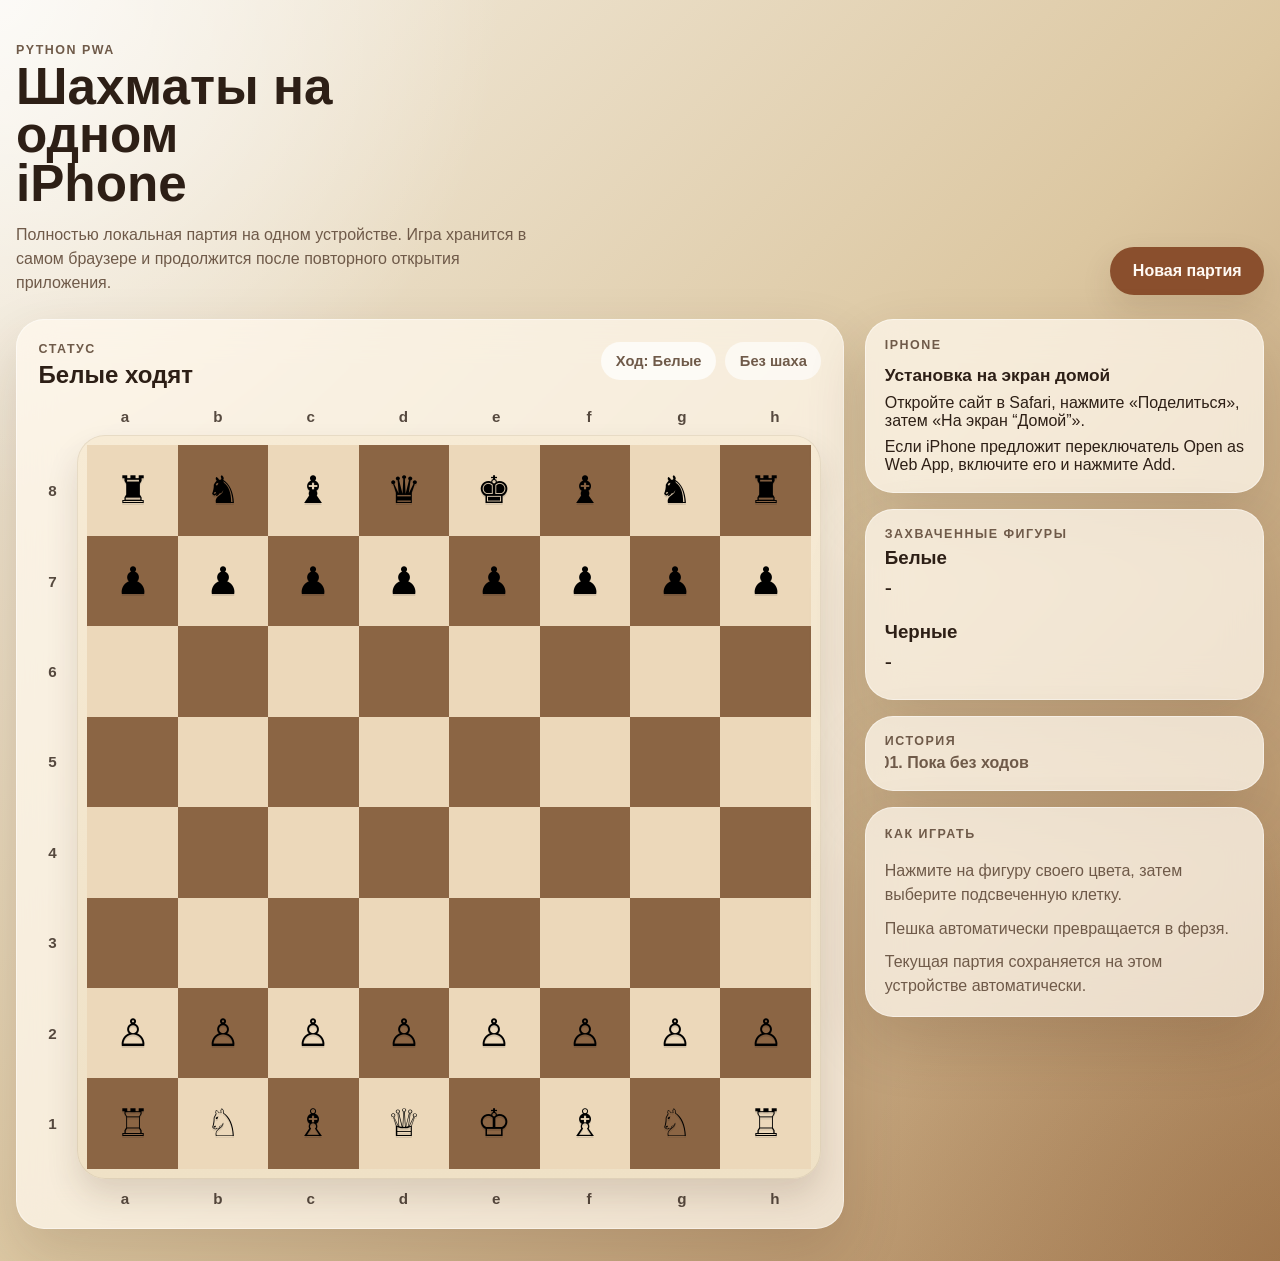
==== docs/index.html @ e2e5bc34 "first commit" ====
<!DOCTYPE html>
<html lang="ru">
  <head>
    <meta charset="UTF-8" />
    <meta name="viewport" content="width=device-width, initial-scale=1.0, viewport-fit=cover" />
    <meta name="theme-color" content="#d9c7a2" />
    <meta name="description" content="Локальные шахматы в формате PWA на Python" />
    <meta name="apple-mobile-web-app-capable" content="yes" />
    <meta name="apple-mobile-web-app-title" content="Chess PWA" />
    <meta name="apple-mobile-web-app-status-bar-style" content="default" />
    <meta name="format-detection" content="telephone=no" />
    <link rel="manifest" href="./manifest.webmanifest" />
    <link rel="apple-touch-icon" sizes="180x180" href="./apple-touch-icon.png" />
    <link rel="stylesheet" href="./styles.css" />
    <title>Local Chess PWA</title>
  </head>
  <body>
    <main class="shell">
      <section class="hero">
        <div>
          <p class="eyebrow">Python PWA</p>
          <h1>Шахматы на одном iPhone</h1>
          <p class="lead">
            Полностью локальная партия на одном устройстве. Игра хранится в самом браузере
            и продолжится после повторного открытия приложения.
          </p>
        </div>
        <div class="hero-actions">
          <button id="installButton" class="secondary" hidden>Установить приложение</button>
          <button id="resetButton">Новая партия</button>
        </div>
      </section>

      <section class="layout">
        <div class="board-card">
          <div class="board-topline">
            <div>
              <p class="label">Статус</p>
              <h2 id="statusText">Загрузка партии...</h2>
            </div>
            <div class="chip-row">
              <span class="chip" id="turnChip">Ход</span>
              <span class="chip" id="checkChip">Без шаха</span>
            </div>
          </div>

          <div class="board-wrap">
            <div class="axis axis-files axis-top" id="filesTop"></div>
            <div class="playfield">
              <div class="axis axis-ranks" id="ranksLeft"></div>
              <div class="board" id="board"></div>
            </div>
            <div class="axis axis-files axis-bottom" id="filesBottom"></div>
          </div>
        </div>

        <aside class="sidebar">
          <section class="panel install-panel" id="iosInstallHint" hidden>
            <p class="label">iPhone</p>
            <h3>Установка на экран домой</h3>
            <p>Откройте сайт в Safari, нажмите «Поделиться», затем «На экран “Домой”».</p>
            <p>Если iPhone предложит переключатель Open as Web App, включите его и нажмите Add.</p>
          </section>

          <section class="panel">
            <p class="label">Захваченные фигуры</p>
            <div class="captures">
              <div>
                <h3>Белые</h3>
                <p id="capturedWhite" class="piece-list">-</p>
              </div>
              <div>
                <h3>Черные</h3>
                <p id="capturedBlack" class="piece-list">-</p>
              </div>
            </div>
          </section>

          <section class="panel">
            <p class="label">История</p>
            <ol id="historyList" class="history"></ol>
          </section>

          <section class="panel tips">
            <p class="label">Как играть</p>
            <p>Нажмите на фигуру своего цвета, затем выберите подсвеченную клетку.</p>
            <p>Пешка автоматически превращается в ферзя.</p>
            <p>Текущая партия сохраняется на этом устройстве автоматически.</p>
          </section>
        </aside>
      </section>
    </main>

    <script src="./app.js" type="module"></script>
  </body>
  </html>
---- docs/styles.css ----
:root {
  --bg:
    radial-gradient(circle at top left, rgba(255, 255, 255, 0.72), transparent 28%),
    radial-gradient(circle at bottom right, rgba(131, 87, 48, 0.26), transparent 24%),
    linear-gradient(135deg, #f5efe3 0%, #dcc7a1 52%, #ab8258 100%);
  --panel: rgba(255, 249, 238, 0.74);
  --panel-strong: rgba(255, 251, 245, 0.96);
  --text: #2d1f16;
  --muted: #6f5a49;
  --accent: #8a4f2d;
  --accent-soft: #c18f6a;
  --board-frame: #efe1c6;
  --board-light: #ecd8ba;
  --board-dark: #8b6544;
  --selected: #ffe082;
  --move: #4f7b35;
  --move-soft: rgba(96, 146, 67, 0.22);
  --danger: #b74b4b;
  --shadow: 0 26px 60px rgba(71, 39, 16, 0.16);
  --shadow-soft: 0 14px 32px rgba(71, 39, 16, 0.12);
  --safe-top: env(safe-area-inset-top, 0px);
  --safe-right: env(safe-area-inset-right, 0px);
  --safe-bottom: env(safe-area-inset-bottom, 0px);
  --safe-left: env(safe-area-inset-left, 0px);
  font-family: "Trebuchet MS", "Segoe UI", sans-serif;
  color: var(--text);
}

* {
  box-sizing: border-box;
}

body {
  margin: 0;
  min-height: 100vh;
  background: var(--bg);
  color: var(--text);
  overflow-x: hidden;
}

button {
  border: 0;
  font: inherit;
  cursor: pointer;
  transition: transform 160ms ease, opacity 160ms ease, background 160ms ease;
}

button:hover {
  transform: translateY(-1px);
}

.hero-actions button {
  border-radius: 999px;
  padding: 0.95rem 1.4rem;
  font-weight: 700;
  background: var(--accent);
  color: #fffaf4;
  box-shadow: var(--shadow-soft);
}

.hero-actions button.secondary {
  background: rgba(45, 31, 22, 0.12);
  color: var(--text);
  box-shadow: none;
}

.shell {
  width: min(1280px, calc(100vw - 2rem));
  margin: 0 auto;
  padding:
    calc(1.5rem + var(--safe-top))
    max(var(--safe-right), 0px)
    calc(2rem + var(--safe-bottom))
    max(var(--safe-left), 0px);
}

.hero {
  display: flex;
  justify-content: space-between;
  gap: 1rem;
  align-items: end;
  padding: 1.2rem 0 1.5rem;
}

.eyebrow,
.label {
  margin: 0 0 0.35rem;
  text-transform: uppercase;
  letter-spacing: 0.12em;
  color: var(--muted);
  font-size: 0.78rem;
  font-weight: 700;
}

h1,
h2,
h3,
p {
  margin: 0;
}

h1 {
  font-size: clamp(2rem, 4vw, 3.5rem);
  line-height: 0.95;
  max-width: 12ch;
}

.lead {
  max-width: 58ch;
  color: var(--muted);
  margin-top: 0.9rem;
  line-height: 1.5;
}

.hero-actions {
  display: flex;
  gap: 0.75rem;
  flex-wrap: wrap;
  justify-content: end;
}

.layout {
  display: grid;
  grid-template-columns: minmax(0, 1.35fr) minmax(280px, 0.65fr);
  gap: 1.35rem;
  align-items: start;
}

.board-card,
.panel {
  background: var(--panel);
  backdrop-filter: blur(18px);
  border: 1px solid rgba(255, 255, 255, 0.45);
  border-radius: 28px;
  box-shadow: var(--shadow);
}

.board-card {
  padding: 1.35rem;
}

.board-topline {
  display: flex;
  justify-content: space-between;
  gap: 1rem;
  align-items: start;
  margin-bottom: 1.15rem;
}

.chip-row {
  display: flex;
  gap: 0.6rem;
  flex-wrap: wrap;
  justify-content: end;
}

.chip {
  display: inline-flex;
  align-items: center;
  min-height: 2.4rem;
  padding: 0.5rem 0.9rem;
  border-radius: 999px;
  background: rgba(255, 255, 255, 0.72);
  color: var(--muted);
  font-size: 0.92rem;
  font-weight: 700;
}

.board-wrap {
  display: grid;
  gap: 0.65rem;
  width: 100%;
  max-width: 100%;
}

.playfield {
  display: grid;
  grid-template-columns: 28px minmax(0, 1fr);
  gap: 0.65rem;
  align-items: stretch;
}

.board {
  display: grid;
  grid-template-columns: repeat(8, 1fr);
  grid-template-rows: repeat(8, 1fr);
  grid-auto-rows: 1fr;
  width: 100%;
  aspect-ratio: 1;
  max-width: min(78vw, 820px);
  justify-self: stretch;
  padding: 0.65rem;
  border-radius: 28px;
  background: linear-gradient(180deg, #f7ebd5 0%, var(--board-frame) 100%);
  overflow: hidden;
  box-shadow:
    inset 0 0 0 1px rgba(45, 31, 22, 0.08),
    0 18px 32px rgba(66, 36, 15, 0.14);
}

.square {
  position: relative;
  display: grid;
  place-items: center;
  width: 100%;
  height: 100%;
  aspect-ratio: 1;
  border: 0;
  padding: 0;
  margin: 0;
  min-width: 0;
  min-height: 0;
  border-radius: 0;
  background: transparent;
  font-size: clamp(1.7rem, 3vw, 2.9rem);
  cursor: pointer;
  transition: transform 120ms ease, filter 120ms ease;
}

.square:hover {
  filter: brightness(1.03);
}

.square.light {
  background: var(--board-light);
}

.square.dark {
  background: var(--board-dark);
}

.square.selected {
  box-shadow: inset 0 0 0 5px rgba(255, 224, 130, 0.92);
}

.square.last-move::after,
.square.legal::after {
  content: "";
  position: absolute;
  inset: 18%;
  border-radius: 999px;
}

.square.last-move::after {
  inset: 0;
  border-radius: 0;
  background: rgba(255, 255, 255, 0.14);
}

.square.legal::after {
  background: var(--move-soft);
  box-shadow: 0 0 0 2px rgba(255, 255, 255, 0.34) inset;
}

.square.legal.occupied::after {
  inset: 10%;
  background: transparent;
  border: 4px solid rgba(96, 146, 67, 0.74);
}

.piece {
  position: relative;
  z-index: 1;
  line-height: 1;
  text-shadow: 0 2px 0 rgba(0, 0, 0, 0.1);
}

.axis {
  display: grid;
  color: rgba(45, 31, 22, 0.8);
  font-weight: 700;
}

.axis-files {
  grid-template-columns: repeat(8, 1fr);
  width: 100%;
  padding-left: 40px;
}

.axis-ranks {
  grid-template-rows: repeat(8, 1fr);
  align-items: center;
  padding: 0.65rem 0;
  width: 28px;
}

.axis span {
  display: grid;
  place-items: center;
  font-size: 0.95rem;
}

.sidebar {
  display: grid;
  gap: 1rem;
  position: sticky;
  top: 1rem;
}

.panel {
  padding: 1.1rem 1.15rem;
}

.install-panel {
  display: grid;
  gap: 0.5rem;
}

.install-panel h3 {
  font-size: 1.08rem;
  line-height: 1.2;
}

.captures {
  display: grid;
  gap: 0.85rem;
}

.piece-list {
  margin-top: 0.4rem;
  min-height: 2rem;
  font-size: 1.35rem;
}

.history {
  list-style: decimal-leading-zero;
  padding-left: 1.4rem;
  margin: 0.35rem 0 0;
  display: grid;
  gap: 0.4rem;
  max-height: 260px;
  overflow: auto;
}

.history li {
  color: var(--muted);
  font-weight: 600;
}

.tips {
  color: var(--muted);
  display: grid;
  gap: 0.6rem;
  line-height: 1.5;
}

@media (max-width: 1100px) {
  .hero,
  .board-topline {
    grid-template-columns: 1fr;
    display: grid;
  }

  .layout {
    grid-template-columns: 1fr;
  }

  .sidebar {
    position: static;
  }

  .board-wrap {
    max-width: none;
  }

  .board {
    width: 100%;
    max-width: none;
    justify-self: stretch;
  }

  .axis-files {
    width: 100%;
  }
}

@media (max-width: 820px) {
  .shell {
    width: 100%;
    padding:
      calc(0.8rem + var(--safe-top))
      max(0.75rem, var(--safe-right))
      calc(1rem + var(--safe-bottom))
      max(0.75rem, var(--safe-left));
  }

  .hero {
    display: grid;
    gap: 0.9rem;
    align-items: start;
    padding: 0 0 0.9rem;
  }

  .lead {
    display: none;
  }

  h1 {
    max-width: none;
    font-size: clamp(1.65rem, 7vw, 2.35rem);
  }

  .hero-actions {
    display: grid;
    grid-template-columns: repeat(2, minmax(0, 1fr));
    gap: 0.65rem;
    width: 100%;
  }

  .hero-actions button {
    width: 100%;
    min-width: 0;
    padding: 0.9rem 1rem;
  }

  .layout {
    gap: 0.85rem;
  }

  .board-card,
  .panel {
    border-radius: 24px;
  }

  .board-card {
    padding: 0.9rem;
  }

  .board-topline {
    display: grid;
    gap: 0.75rem;
    margin-bottom: 0.9rem;
  }

  .chip-row {
    justify-content: start;
  }

  .chip {
    min-height: 2.2rem;
    padding: 0.45rem 0.8rem;
    font-size: 0.88rem;
  }

  .board-wrap {
    gap: 0.45rem;
  }

  .playfield {
    grid-template-columns: 18px minmax(0, 1fr);
    gap: 0.35rem;
  }

  .board {
    max-width: none;
    padding: 0.32rem;
    border-radius: 22px;
  }

  .axis-files {
    padding-left: 22px;
  }

  .axis-ranks {
    width: 18px;
    padding: 0.32rem 0;
  }

  .axis span {
    font-size: 0.72rem;
  }

  .square {
    font-size: clamp(1.45rem, 8.2vw, 2.1rem);
  }

  .sidebar {
    gap: 0.75rem;
  }

  .panel {
    padding: 0.95rem;
  }

  .captures {
    grid-template-columns: repeat(2, minmax(0, 1fr));
    gap: 0.75rem;
  }

  .piece-list {
    font-size: 1.1rem;
  }

  .history {
    max-height: 180px;
  }

  .tips,
  .install-panel {
    font-size: 0.94rem;
    line-height: 1.45;
  }
}

@media (max-width: 560px) {
  .playfield {
    grid-template-columns: 16px minmax(0, 1fr);
    gap: 0.3rem;
  }

  .axis-files {
    padding-left: 18px;
  }

  .axis-ranks {
    width: 16px;
  }

  .axis span {
    font-size: 0.68rem;
  }

  .square {
    font-size: clamp(1.28rem, 8.7vw, 1.95rem);
  }

  .hero-actions {
    grid-template-columns: 1fr;
  }
}
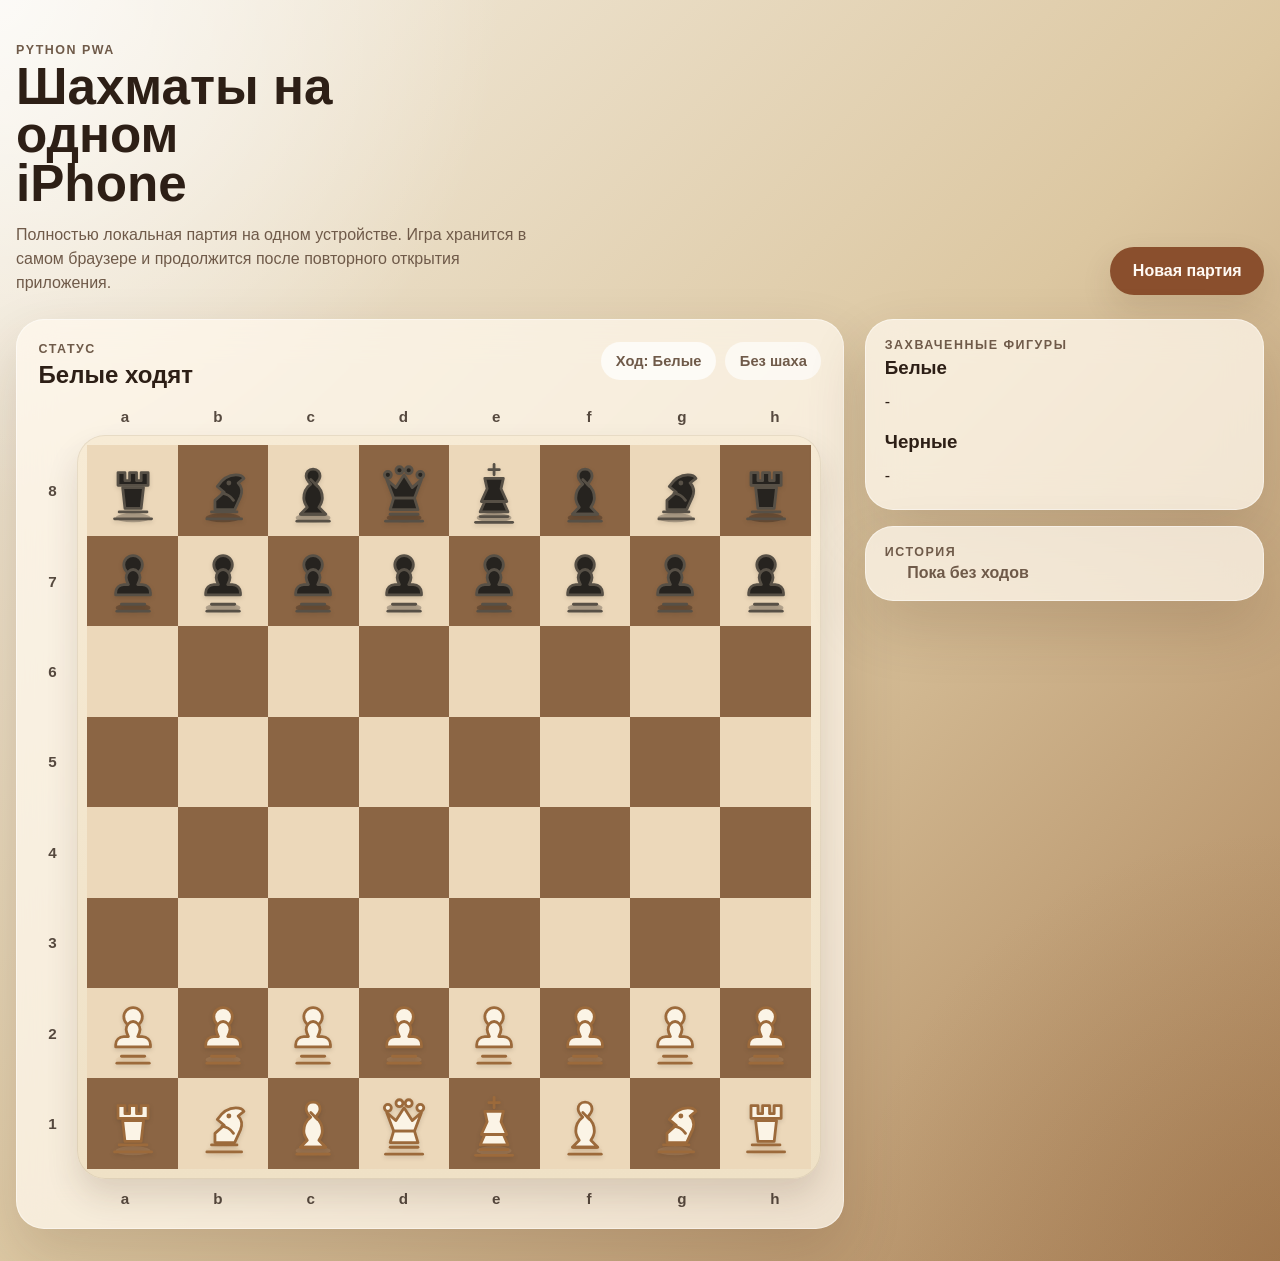
==== commit b3db7038: "new" ====
--- a/docs/index.html
+++ b/docs/index.html
@@ -55,13 +55,6 @@
         </div>
 
         <aside class="sidebar">
-          <section class="panel install-panel" id="iosInstallHint" hidden>
-            <p class="label">iPhone</p>
-            <h3>Установка на экран домой</h3>
-            <p>Откройте сайт в Safari, нажмите «Поделиться», затем «На экран “Домой”».</p>
-            <p>Если iPhone предложит переключатель Open as Web App, включите его и нажмите Add.</p>
-          </section>
-
           <section class="panel">
             <p class="label">Захваченные фигуры</p>
             <div class="captures">
@@ -80,13 +73,6 @@
             <p class="label">История</p>
             <ol id="historyList" class="history"></ol>
           </section>
-
-          <section class="panel tips">
-            <p class="label">Как играть</p>
-            <p>Нажмите на фигуру своего цвета, затем выберите подсвеченную клетку.</p>
-            <p>Пешка автоматически превращается в ферзя.</p>
-            <p>Текущая партия сохраняется на этом устройстве автоматически.</p>
-          </section>
         </aside>
       </section>
     </main>
--- a/docs/styles.css
+++ b/docs/styles.css
@@ -261,8 +261,23 @@
 .piece {
   position: relative;
   z-index: 1;
-  line-height: 1;
-  text-shadow: 0 2px 0 rgba(0, 0, 0, 0.1);
+  display: grid;
+  place-items: center;
+  width: 82%;
+  height: 82%;
+}
+
+.piece-svg {
+  width: 100%;
+  height: 100%;
+  display: block;
+  overflow: visible;
+  filter: drop-shadow(0 2px 2px rgba(44, 31, 21, 0.16));
+}
+
+.piece-svg-compact {
+  width: 1.15rem;
+  height: 1.15rem;
 }
 
 .axis {
@@ -301,16 +316,6 @@
   padding: 1.1rem 1.15rem;
 }
 
-.install-panel {
-  display: grid;
-  gap: 0.5rem;
-}
-
-.install-panel h3 {
-  font-size: 1.08rem;
-  line-height: 1.2;
-}
-
 .captures {
   display: grid;
   gap: 0.85rem;
@@ -319,7 +324,10 @@
 .piece-list {
   margin-top: 0.4rem;
   min-height: 2rem;
-  font-size: 1.35rem;
+  display: flex;
+  flex-wrap: wrap;
+  gap: 0.3rem;
+  align-items: center;
 }
 
 .history {
@@ -333,15 +341,11 @@
 }
 
 .history li {
+  display: flex;
+  align-items: center;
+  gap: 0.45rem;
   color: var(--muted);
   font-weight: 600;
-}
-
-.tips {
-  color: var(--muted);
-  display: grid;
-  gap: 0.6rem;
-  line-height: 1.5;
 }
 
 @media (max-width: 1100px) {
@@ -495,11 +499,6 @@
     max-height: 180px;
   }
 
-  .tips,
-  .install-panel {
-    font-size: 0.94rem;
-    line-height: 1.45;
-  }
 }
 
 @media (max-width: 560px) {
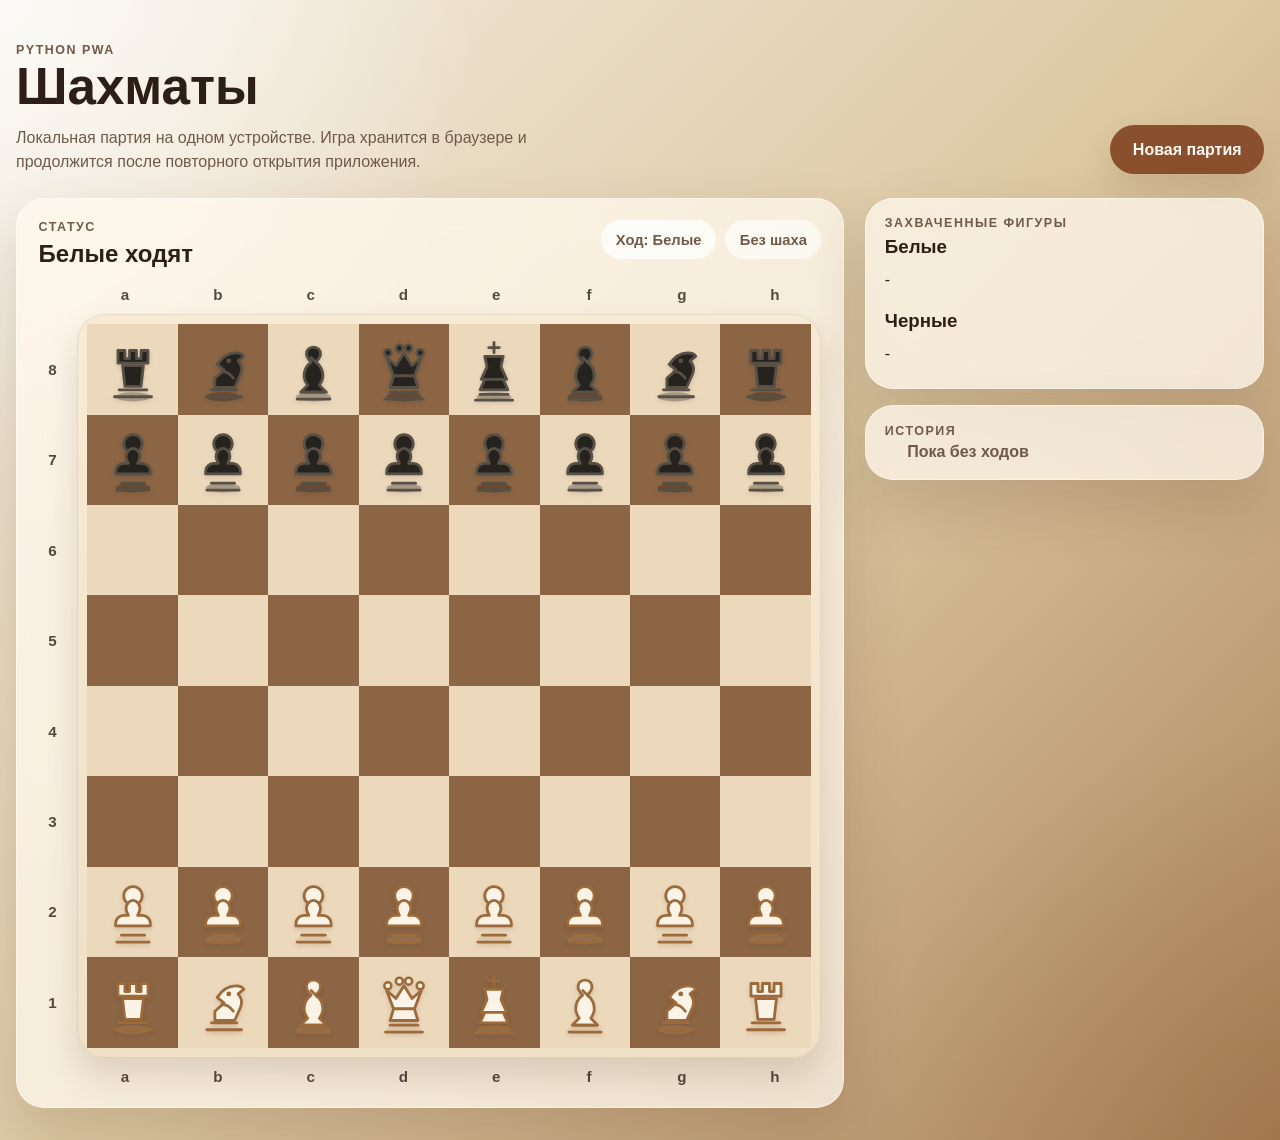
==== commit 1166ef90: "super puper version" ====
--- a/docs/index.html
+++ b/docs/index.html
@@ -19,9 +19,9 @@
       <section class="hero">
         <div>
           <p class="eyebrow">Python PWA</p>
-          <h1>Шахматы на одном iPhone</h1>
+          <h1>Шахматы</h1>
           <p class="lead">
-            Полностью локальная партия на одном устройстве. Игра хранится в самом браузере
+            Локальная партия на одном устройстве. Игра хранится в браузере
             и продолжится после повторного открытия приложения.
           </p>
         </div>
--- a/docs/styles.css
+++ b/docs/styles.css
@@ -267,15 +267,17 @@
   height: 82%;
 }
 
-.piece-svg {
+.piece-image {
   width: 100%;
   height: 100%;
   display: block;
-  overflow: visible;
-  filter: drop-shadow(0 2px 2px rgba(44, 31, 21, 0.16));
-}
-
-.piece-svg-compact {
+  object-fit: contain;
+  user-select: none;
+  -webkit-user-drag: none;
+  filter: drop-shadow(0 2px 2px rgba(44, 31, 21, 0.14));
+}
+
+.piece-image-compact {
   width: 1.15rem;
   height: 1.15rem;
 }
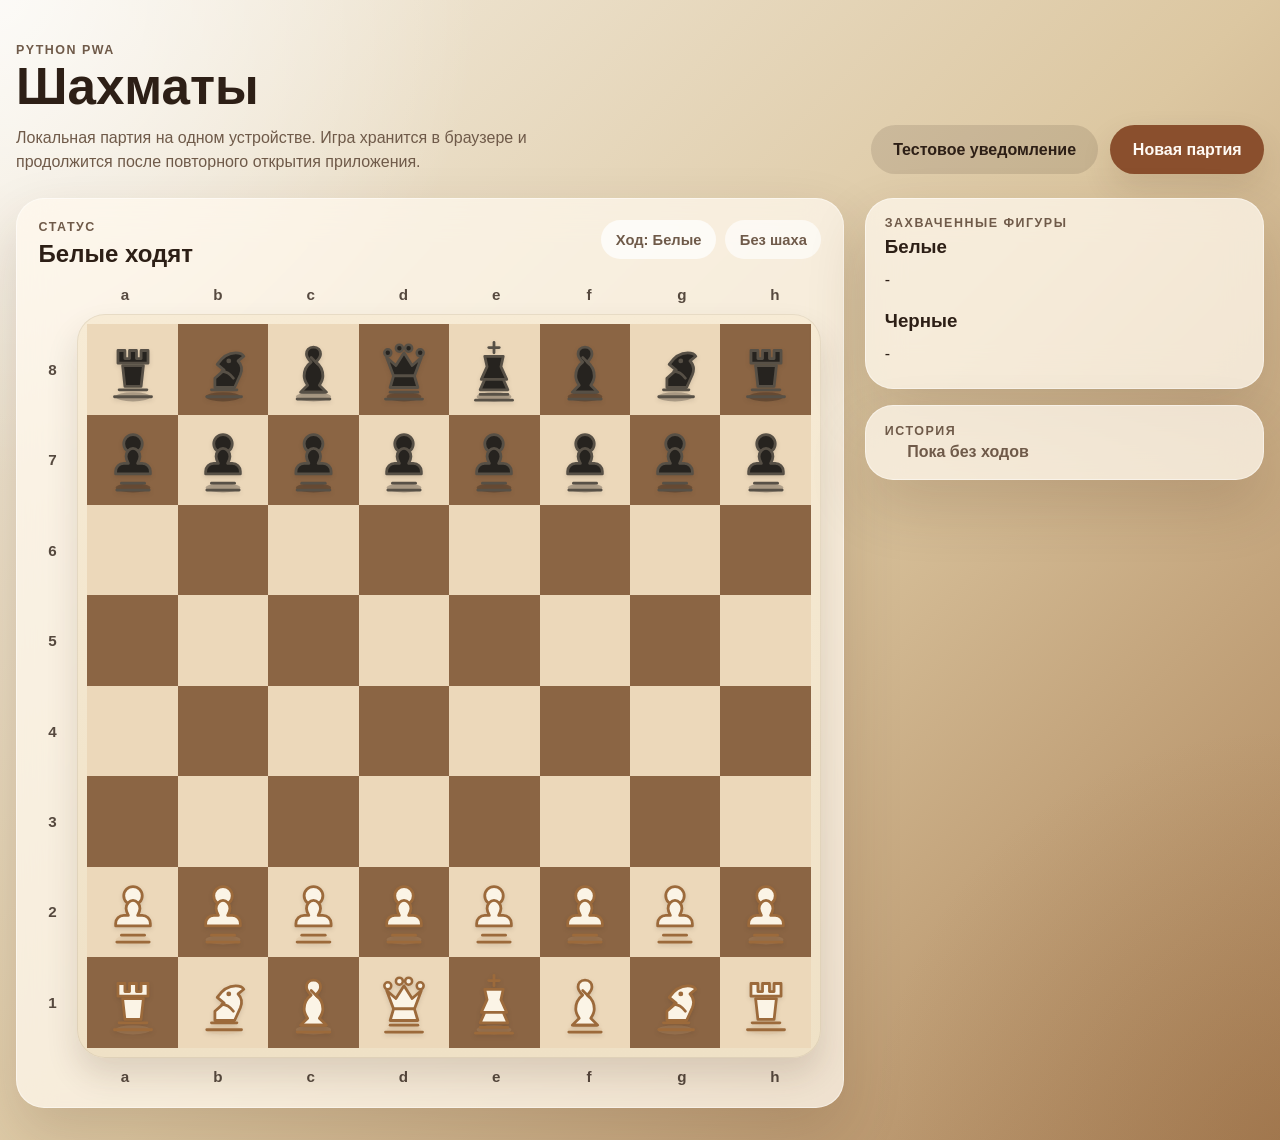
==== commit 088c9963: "notification" ====
--- a/docs/index.html
+++ b/docs/index.html
@@ -26,6 +26,7 @@
           </p>
         </div>
         <div class="hero-actions">
+          <button id="notifyButton" class="secondary">Тестовое уведомление</button>
           <button id="installButton" class="secondary" hidden>Установить приложение</button>
           <button id="resetButton">Новая партия</button>
         </div>
--- a/docs/styles.css
+++ b/docs/styles.css
@@ -58,6 +58,10 @@
   box-shadow: var(--shadow-soft);
 }
 
+.hero-actions button.is-pending {
+  opacity: 0.72;
+}
+
 .hero-actions button.secondary {
   background: rgba(45, 31, 22, 0.12);
   color: var(--text);
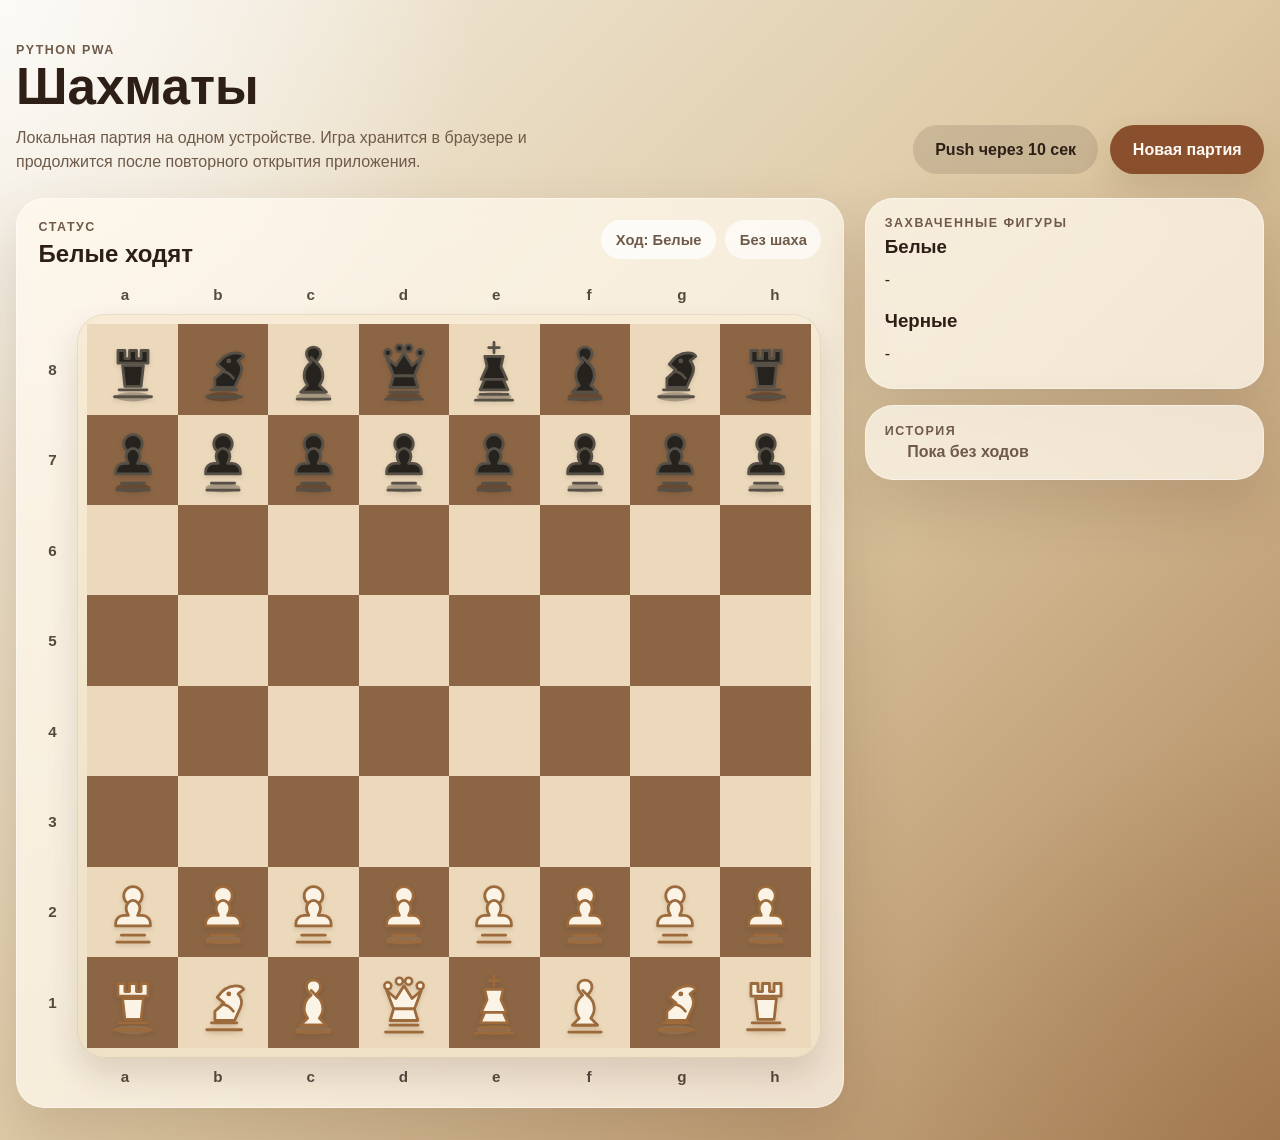
==== commit c5dd9a0c: "notification_v002" ====
--- a/docs/index.html
+++ b/docs/index.html
@@ -26,7 +26,7 @@
           </p>
         </div>
         <div class="hero-actions">
-          <button id="notifyButton" class="secondary">Тестовое уведомление</button>
+          <button id="notifyButton" class="secondary">Push через 10 сек</button>
           <button id="installButton" class="secondary" hidden>Установить приложение</button>
           <button id="resetButton">Новая партия</button>
         </div>
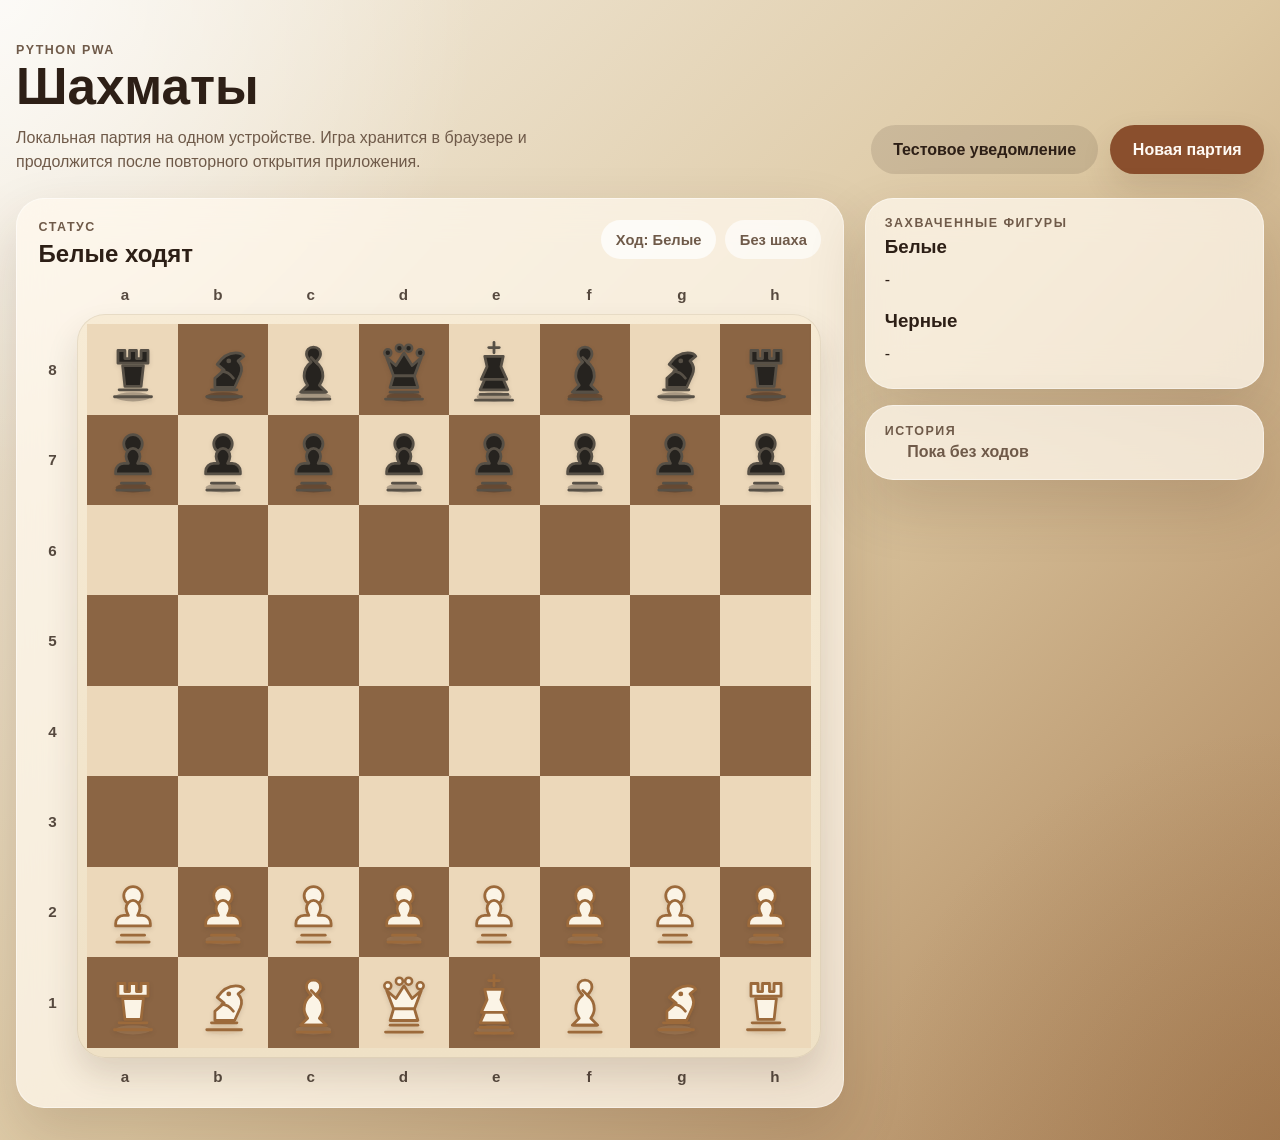
==== commit 4b14de6b: "computer notification" ====
--- a/docs/index.html
+++ b/docs/index.html
@@ -26,7 +26,7 @@
           </p>
         </div>
         <div class="hero-actions">
-          <button id="notifyButton" class="secondary">Push через 10 сек</button>
+          <button id="notifyButton" class="secondary">Тестовое уведомление</button>
           <button id="installButton" class="secondary" hidden>Установить приложение</button>
           <button id="resetButton">Новая партия</button>
         </div>
